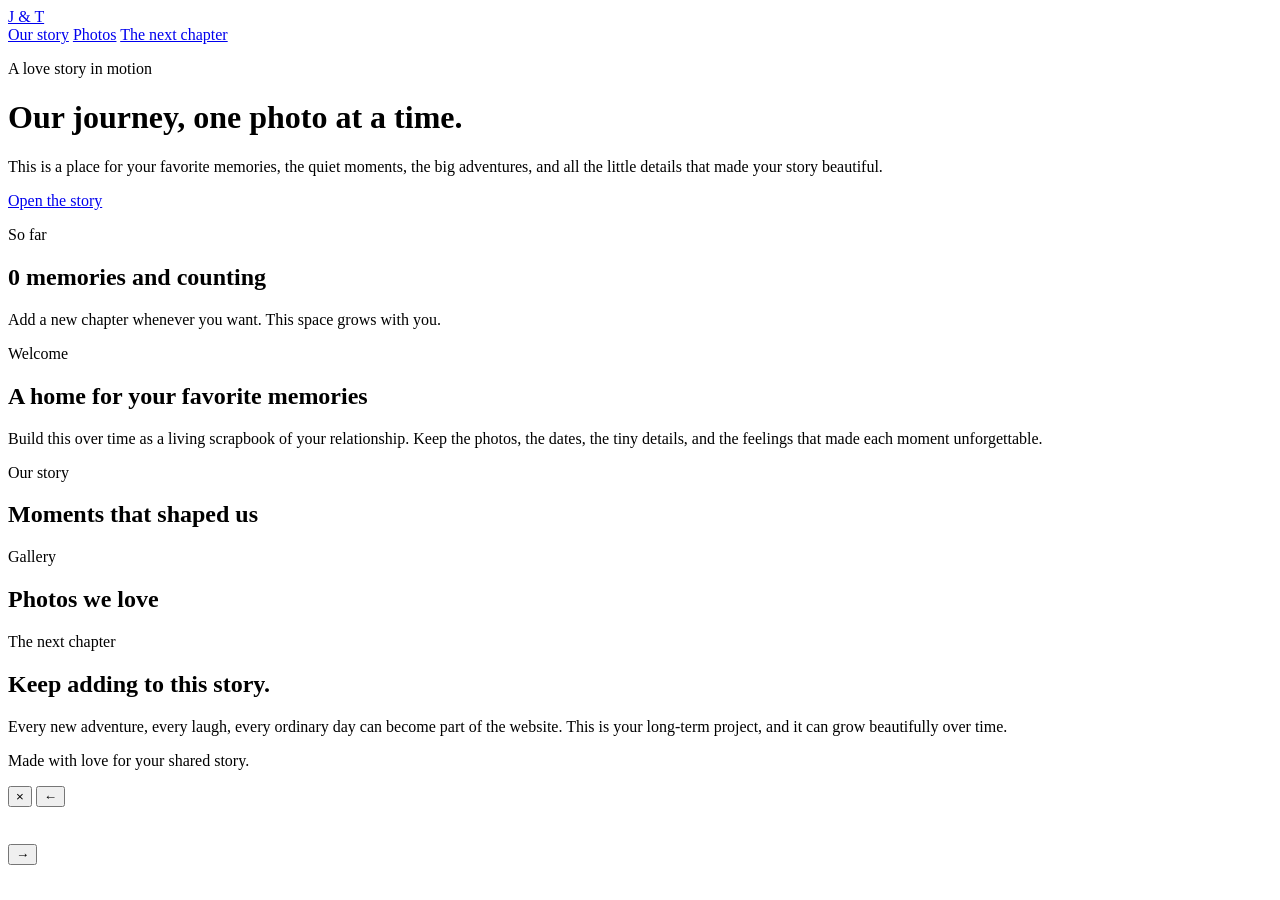
==== index.html @ 6b5150bf "Initial site upload" ====
<!DOCTYPE html>
<html lang="en">
  <head>
    <meta charset="UTF-8" />
    <meta name="viewport" content="width=device-width, initial-scale=1.0" />
    <title>Our Journey | J & T</title>
    <meta
      name="description"
      content="A beautiful space to tell the story of your love through photos, memories, and milestones."
    />
    <link rel="preconnect" href="https://fonts.googleapis.com" />
    <link rel="preconnect" href="https://fonts.gstatic.com" crossorigin />
    <link
      href="https://fonts.googleapis.com/css2?family=Inter:wght@400;500;600;700&family=Playfair+Display:wght@600;700&display=swap"
      rel="stylesheet"
    />
    <link rel="stylesheet" href="styles.css" />
  </head>
  <body>
    <header class="hero" id="top">
      <nav class="topbar">
        <a class="brand" href="#top">J & T</a>
        <div class="nav-links">
          <a href="#memories">Our story</a>
          <a href="#gallery">Photos</a>
          <a href="#future">The next chapter</a>
        </div>
      </nav>

      <div class="hero-content">
        <div class="hero-copy">
          <p class="eyebrow">A love story in motion</p>
          <h1>Our journey, one photo at a time.</h1>
          <p class="hero-text">
            This is a place for your favorite memories, the quiet moments, the big adventures,
            and all the little details that made your story beautiful.
          </p>
          <a class="button" href="#memories">Open the story</a>
        </div>

        <div class="hero-card">
          <p class="hero-card-label">So far</p>
          <h2 id="memoryCount">0 memories and counting</h2>
          <p>
            Add a new chapter whenever you want. This space grows with you.
          </p>
        </div>
      </div>
    </header>

    <main>
      <section class="intro-section reveal">
        <p class="section-tag">Welcome</p>
        <h2>A home for your favorite memories</h2>
        <p>
          Build this over time as a living scrapbook of your relationship. Keep the photos, the dates,
          the tiny details, and the feelings that made each moment unforgettable.
        </p>
      </section>

      <section class="timeline-section reveal" id="memories">
        <div class="section-heading">
          <p class="section-tag">Our story</p>
          <h2>Moments that shaped us</h2>
        </div>
        <div id="timeline" class="timeline"></div>
      </section>

      <section class="gallery-section reveal" id="gallery">
        <div class="section-heading">
          <p class="section-tag">Gallery</p>
          <h2>Photos we love</h2>
        </div>
        <div id="galleryGrid" class="gallery-grid"></div>
      </section>

      <section class="future-section reveal" id="future">
        <div class="future-card">
          <p class="section-tag">The next chapter</p>
          <h2>Keep adding to this story.</h2>
          <p>
            Every new adventure, every laugh, every ordinary day can become part of the website.
            This is your long-term project, and it can grow beautifully over time.
          </p>
        </div>
      </section>
    </main>

    <footer class="footer">
      <p>Made with love for your shared story.</p>
    </footer>

    <div id="photoModal" class="photo-modal" aria-hidden="true">
      <button class="modal-close" id="closeModal" aria-label="Close photo viewer">×</button>
      <button class="modal-nav modal-nav-left" id="prevPhoto" aria-label="Previous photo">←</button>
      <div class="modal-content">
        <img id="modalImage" src="" alt="" />
        <div class="modal-caption">
          <h3 id="modalTitle"></h3>
          <p id="modalLocation"></p>
        </div>
      </div>
      <button class="modal-nav modal-nav-right" id="nextPhoto" aria-label="Next photo">→</button>
    </div>

    <script src="script.js"></script>
  </body>
</html>
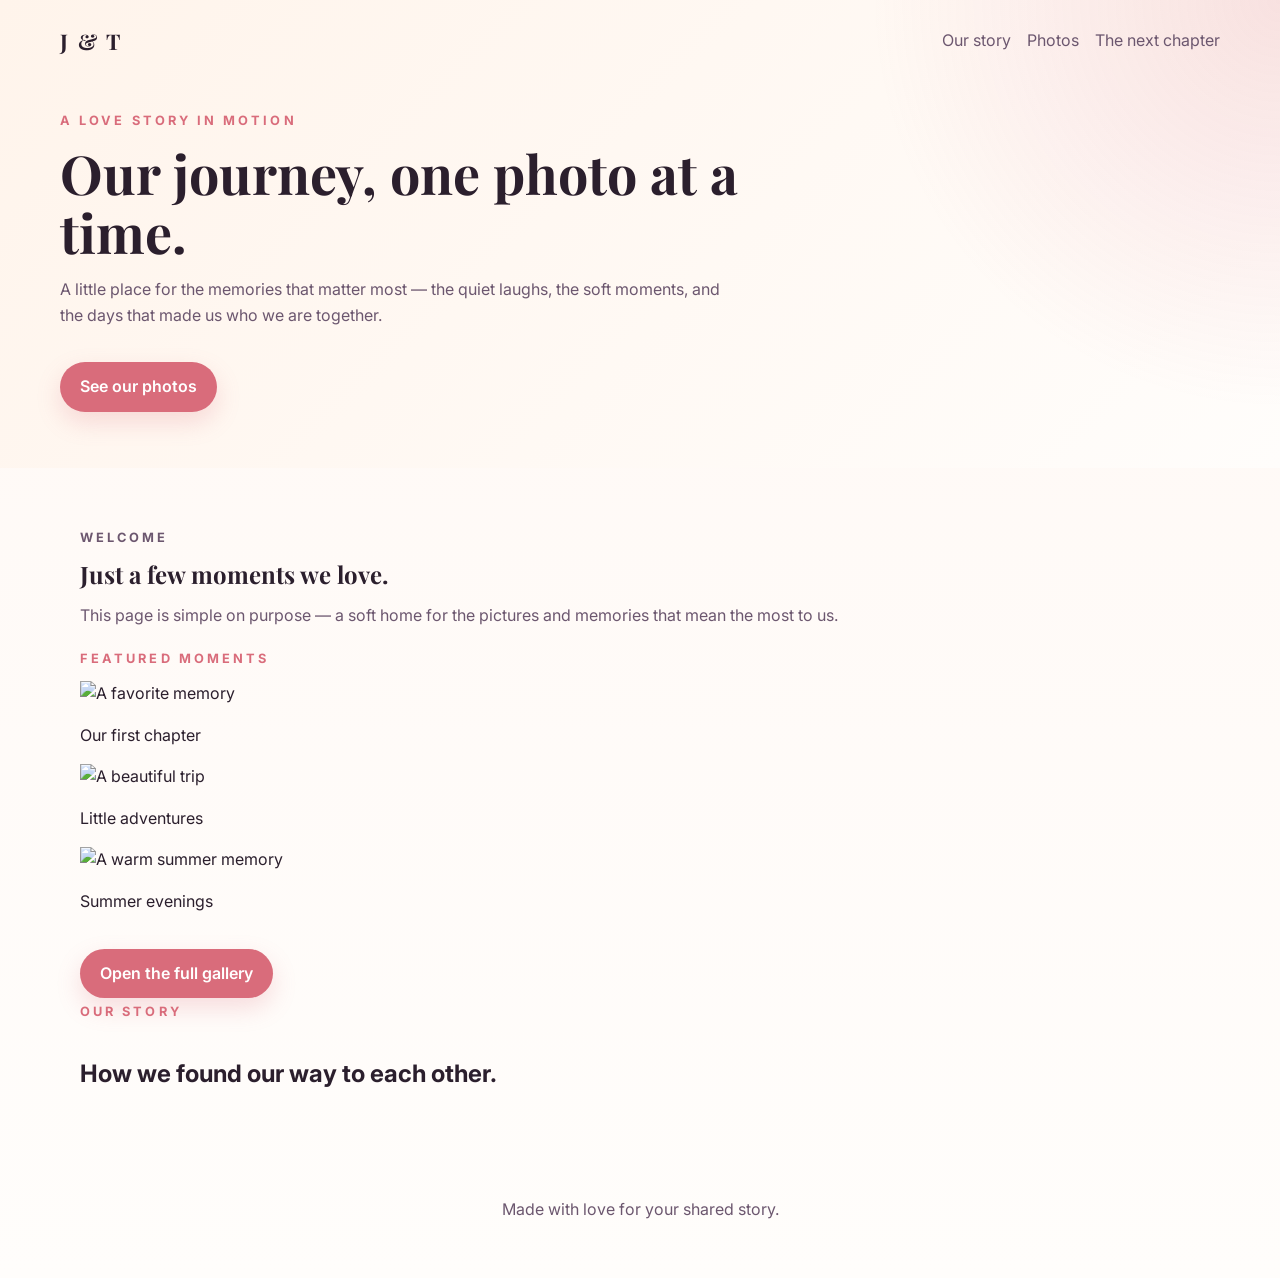
==== commit 05335bb8: "Update homepage story and gallery layout" ====
--- a/index.html
+++ b/index.html
@@ -32,18 +32,10 @@
           <p class="eyebrow">A love story in motion</p>
           <h1>Our journey, one photo at a time.</h1>
           <p class="hero-text">
-            This is a place for your favorite memories, the quiet moments, the big adventures,
-            and all the little details that made your story beautiful.
+            A little place for the memories that matter most — the quiet laughs, the soft moments,
+            and the days that made us who we are together.
           </p>
-          <a class="button" href="#memories">Open the story</a>
-        </div>
-
-        <div class="hero-card">
-          <p class="hero-card-label">So far</p>
-          <h2 id="memoryCount">0 memories and counting</h2>
-          <p>
-            Add a new chapter whenever you want. This space grows with you.
-          </p>
+          <a class="button" href="#gallery">See our photos</a>
         </div>
       </div>
     </header>
@@ -51,37 +43,38 @@
     <main>
       <section class="intro-section reveal">
         <p class="section-tag">Welcome</p>
-        <h2>A home for your favorite memories</h2>
+        <h2>Just a few moments we love.</h2>
         <p>
-          Build this over time as a living scrapbook of your relationship. Keep the photos, the dates,
-          the tiny details, and the feelings that made each moment unforgettable.
+          This page is simple on purpose — a soft home for the pictures and memories that mean the most to us.
         </p>
       </section>
 
-      <section class="timeline-section reveal" id="memories">
-        <div class="section-heading">
-          <p class="section-tag">Our story</p>
-          <h2>Moments that shaped us</h2>
+      <section class="feature-section reveal">
+        <div class="feature-card">
+          <p class="section-tag">Featured moments</p>
+          <div class="feature-photos">
+            <div class="feature-photo-card">
+              <img src="https://images.unsplash.com/photo-1519331379826-f10be5486c6f?auto=format&fit=crop&w=900&q=80" alt="A favorite memory" />
+              <p>Our first chapter</p>
+            </div>
+            <div class="feature-photo-card">
+              <img src="https://images.unsplash.com/photo-1507525428034-b723cf961d3e?auto=format&fit=crop&w=900&q=80" alt="A beautiful trip" />
+              <p>Little adventures</p>
+            </div>
+            <div class="feature-photo-card">
+              <img src="https://images.unsplash.com/photo-1493558103817-58b2924bce98?auto=format&fit=crop&w=900&q=80" alt="A warm summer memory" />
+              <p>Summer evenings</p>
+            </div>
+          </div>
+          <a class="button" href="gallery.html">Open the full gallery</a>
         </div>
-        <div id="timeline" class="timeline"></div>
       </section>
 
-      <section class="gallery-section reveal" id="gallery">
-        <div class="section-heading">
-          <p class="section-tag">Gallery</p>
-          <h2>Photos we love</h2>
-        </div>
-        <div id="galleryGrid" class="gallery-grid"></div>
-      </section>
-
-      <section class="future-section reveal" id="future">
-        <div class="future-card">
-          <p class="section-tag">The next chapter</p>
-          <h2>Keep adding to this story.</h2>
-          <p>
-            Every new adventure, every laugh, every ordinary day can become part of the website.
-            This is your long-term project, and it can grow beautifully over time.
-          </p>
+      <section class="story-section reveal">
+        <div class="story-card">
+          <p class="section-tag">Our story</p>
+          <h2>How we found our way to each other.</h2>
+          <p id="typedStory" class="typed-story"></p>
         </div>
       </section>
     </main>
--- a/styles.css
+++ b/styles.css
@@ -0,0 +1,409 @@
+:root {
+  --bg: #fff8f4;
+  --surface: #ffffff;
+  --surface-strong: #ffe5d9;
+  --text: #2b1f2d;
+  --muted: #6c576f;
+  --accent: #d96c7b;
+  --accent-2: #8b5e7d;
+  --border: rgba(43, 31, 45, 0.1);
+  --shadow: 0 20px 45px rgba(43, 31, 45, 0.08);
+}
+
+* {
+  box-sizing: border-box;
+}
+
+html {
+  scroll-behavior: smooth;
+}
+
+body {
+  margin: 0;
+  font-family: 'Inter', sans-serif;
+  color: var(--text);
+  background: linear-gradient(180deg, var(--bg) 0%, #fffdfb 100%);
+  line-height: 1.6;
+  overflow-x: hidden;
+}
+
+img {
+  max-width: 100%;
+  height: auto;
+}
+
+a {
+  color: inherit;
+  text-decoration: none;
+}
+
+.hero {
+  padding: 24px 20px 56px;
+  background: radial-gradient(circle at top right, rgba(217, 108, 123, 0.18), transparent 30%),
+    linear-gradient(135deg, #fff4eb 0%, #fffdfb 100%);
+}
+
+.topbar,
+.hero-content,
+main,
+.footer {
+  width: min(100%, 1160px);
+  margin-inline: auto;
+}
+
+.topbar {
+  display: flex;
+  justify-content: space-between;
+  align-items: center;
+  gap: 16px;
+  margin-bottom: 48px;
+}
+
+.brand {
+  font-family: 'Playfair Display', serif;
+  font-size: 1.35rem;
+  font-weight: 700;
+  letter-spacing: 0.12em;
+  text-transform: uppercase;
+}
+
+.nav-links {
+  display: flex;
+  flex-wrap: wrap;
+  gap: 16px;
+  color: var(--muted);
+}
+
+.hero-content {
+  display: grid;
+  gap: 24px;
+  grid-template-columns: minmax(0, 1.2fr) minmax(280px, 0.8fr);
+  align-items: center;
+}
+
+.eyebrow,
+.section-tag {
+  display: inline-block;
+  margin: 0 0 12px;
+  text-transform: uppercase;
+  letter-spacing: 0.24em;
+  font-size: 0.8rem;
+  font-weight: 700;
+  color: var(--accent);
+}
+
+.hero h1,
+.intro-section h2,
+.section-heading h2,
+.future-card h2 {
+  font-family: 'Playfair Display', serif;
+  line-height: 1.1;
+  margin: 0 0 16px;
+}
+
+.hero h1 {
+  font-size: clamp(2.2rem, 4.2vw, 4.2rem);
+}
+
+.hero-text,
+.intro-section p,
+.future-card p,
+.timeline-copy p,
+.gallery-card p {
+  color: var(--muted);
+}
+
+.button {
+  display: inline-block;
+  margin-top: 18px;
+  padding: 12px 20px;
+  background: var(--accent);
+  color: white;
+  border-radius: 999px;
+  font-weight: 600;
+  box-shadow: 0 10px 25px rgba(217, 108, 123, 0.22);
+}
+
+.hero-card {
+  background: var(--surface);
+  border: 1px solid var(--border);
+  border-radius: 24px;
+  padding: 24px;
+  box-shadow: var(--shadow);
+}
+
+.hero-card-label {
+  font-size: 0.85rem;
+  text-transform: uppercase;
+  letter-spacing: 0.2em;
+  color: var(--accent-2);
+  margin-bottom: 12px;
+}
+
+.hero-card h2 {
+  font-size: 1.3rem;
+  margin: 0 0 8px;
+}
+
+.reveal {
+  opacity: 0;
+  transform: translateY(24px);
+  transition: opacity 0.7s ease, transform 0.7s ease;
+}
+
+.reveal.visible {
+  opacity: 1;
+  transform: translateY(0);
+}
+
+main {
+  padding: 0 20px 48px;
+}
+
+.intro-section,
+.timeline-section,
+.gallery-section,
+.future-section {
+  margin-top: 56px;
+}
+
+.section-heading {
+  margin-bottom: 24px;
+}
+
+.timeline {
+  display: grid;
+  gap: 16px;
+}
+
+.timeline-card {
+  display: grid;
+  grid-template-columns: 56px 1fr;
+  gap: 16px;
+  padding: 18px 20px;
+  background: var(--surface);
+  border: 1px solid var(--border);
+  border-radius: 20px;
+  box-shadow: var(--shadow);
+}
+
+.timeline-marker {
+  display: grid;
+  place-items: center;
+  width: 56px;
+  height: 56px;
+  border-radius: 50%;
+  background: linear-gradient(135deg, var(--accent), var(--accent-2));
+  color: white;
+  font-weight: 700;
+  flex-shrink: 0;
+}
+
+.timeline-year {
+  margin: 0 0 4px;
+  font-weight: 700;
+  color: var(--accent);
+}
+
+.timeline-copy h3 {
+  margin: 0 0 6px;
+  font-size: 1.05rem;
+}
+
+.gallery-grid {
+  display: grid;
+  grid-template-columns: repeat(3, minmax(0, 1fr));
+  gap: 20px;
+}
+
+.gallery-card {
+  background: var(--surface);
+  border: 1px solid var(--border);
+  border-radius: 24px;
+  overflow: hidden;
+  box-shadow: var(--shadow);
+  cursor: pointer;
+  transition: transform 0.25s ease, box-shadow 0.25s ease;
+}
+
+.gallery-card:hover,
+.gallery-card:focus-visible {
+  transform: translateY(-4px);
+  box-shadow: 0 24px 45px rgba(43, 31, 45, 0.14);
+  outline: none;
+}
+
+.gallery-card img {
+  width: 100%;
+  aspect-ratio: 4 / 3;
+  object-fit: cover;
+  display: block;
+}
+
+.gallery-card-content {
+  padding: 16px 18px 18px;
+}
+
+.gallery-card h3 {
+  margin: 0 0 8px;
+}
+
+.future-card {
+  background: linear-gradient(135deg, rgba(217, 108, 123, 0.12), rgba(139, 94, 125, 0.12));
+  border: 1px solid var(--border);
+  border-radius: 24px;
+  padding: 28px;
+}
+
+.footer {
+  text-align: center;
+  padding: 20px 20px 40px;
+  color: var(--muted);
+}
+
+.photo-modal {
+  position: fixed;
+  inset: 0;
+  background: rgba(10, 8, 12, 0.9);
+  display: none;
+  align-items: center;
+  justify-content: center;
+  padding: 20px;
+  z-index: 1000;
+}
+
+.photo-modal.open {
+  display: flex;
+}
+
+.modal-content {
+  width: min(100%, 900px);
+  display: grid;
+  gap: 12px;
+}
+
+#modalImage {
+  width: 100%;
+  max-height: 78vh;
+  object-fit: cover;
+  border-radius: 24px;
+  box-shadow: 0 24px 60px rgba(0, 0, 0, 0.28);
+}
+
+.modal-caption {
+  color: white;
+  padding: 0 6px;
+}
+
+.modal-caption h3 {
+  margin: 0 0 4px;
+  font-size: 1.2rem;
+}
+
+.modal-caption p {
+  margin: 0;
+  color: rgba(255, 255, 255, 0.8);
+}
+
+.modal-close,
+.modal-nav {
+  position: absolute;
+  border: none;
+  background: rgba(255, 255, 255, 0.16);
+  color: white;
+  width: 46px;
+  height: 46px;
+  border-radius: 50%;
+  cursor: pointer;
+  font-size: 1.2rem;
+}
+
+.modal-close {
+  top: 20px;
+  right: 20px;
+}
+
+.modal-nav {
+  top: 50%;
+  transform: translateY(-50%);
+}
+
+.modal-nav-left {
+  left: 20px;
+}
+
+.modal-nav-right {
+  right: 20px;
+}
+
+@media (max-width: 900px) {
+  .hero-content {
+    grid-template-columns: 1fr;
+  }
+
+  .hero-card {
+    max-width: 480px;
+  }
+
+  .gallery-grid {
+    grid-template-columns: 1fr 1fr;
+  }
+}
+
+@media (max-width: 640px) {
+  .hero {
+    padding-inline: 16px;
+  }
+
+  .topbar {
+    flex-direction: column;
+    align-items: flex-start;
+    gap: 12px;
+  }
+
+  .nav-links {
+    gap: 10px 14px;
+  }
+
+  main {
+    padding-inline: 16px;
+  }
+
+  .gallery-grid {
+    grid-template-columns: 1fr;
+  }
+
+  .timeline-card {
+    grid-template-columns: 1fr;
+  }
+
+  .timeline-marker {
+    width: 44px;
+    height: 44px;
+  }
+
+  .button {
+    width: 100%;
+    text-align: center;
+  }
+
+  .modal-nav {
+    width: 40px;
+    height: 40px;
+  }
+}
+
+@media (max-width: 480px) {
+  .hero h1 {
+    font-size: 2rem;
+  }
+
+  .hero-card,
+  .future-card {
+    padding: 20px;
+  }
+
+  .gallery-card-content {
+    padding: 14px 16px 16px;
+  }
+}
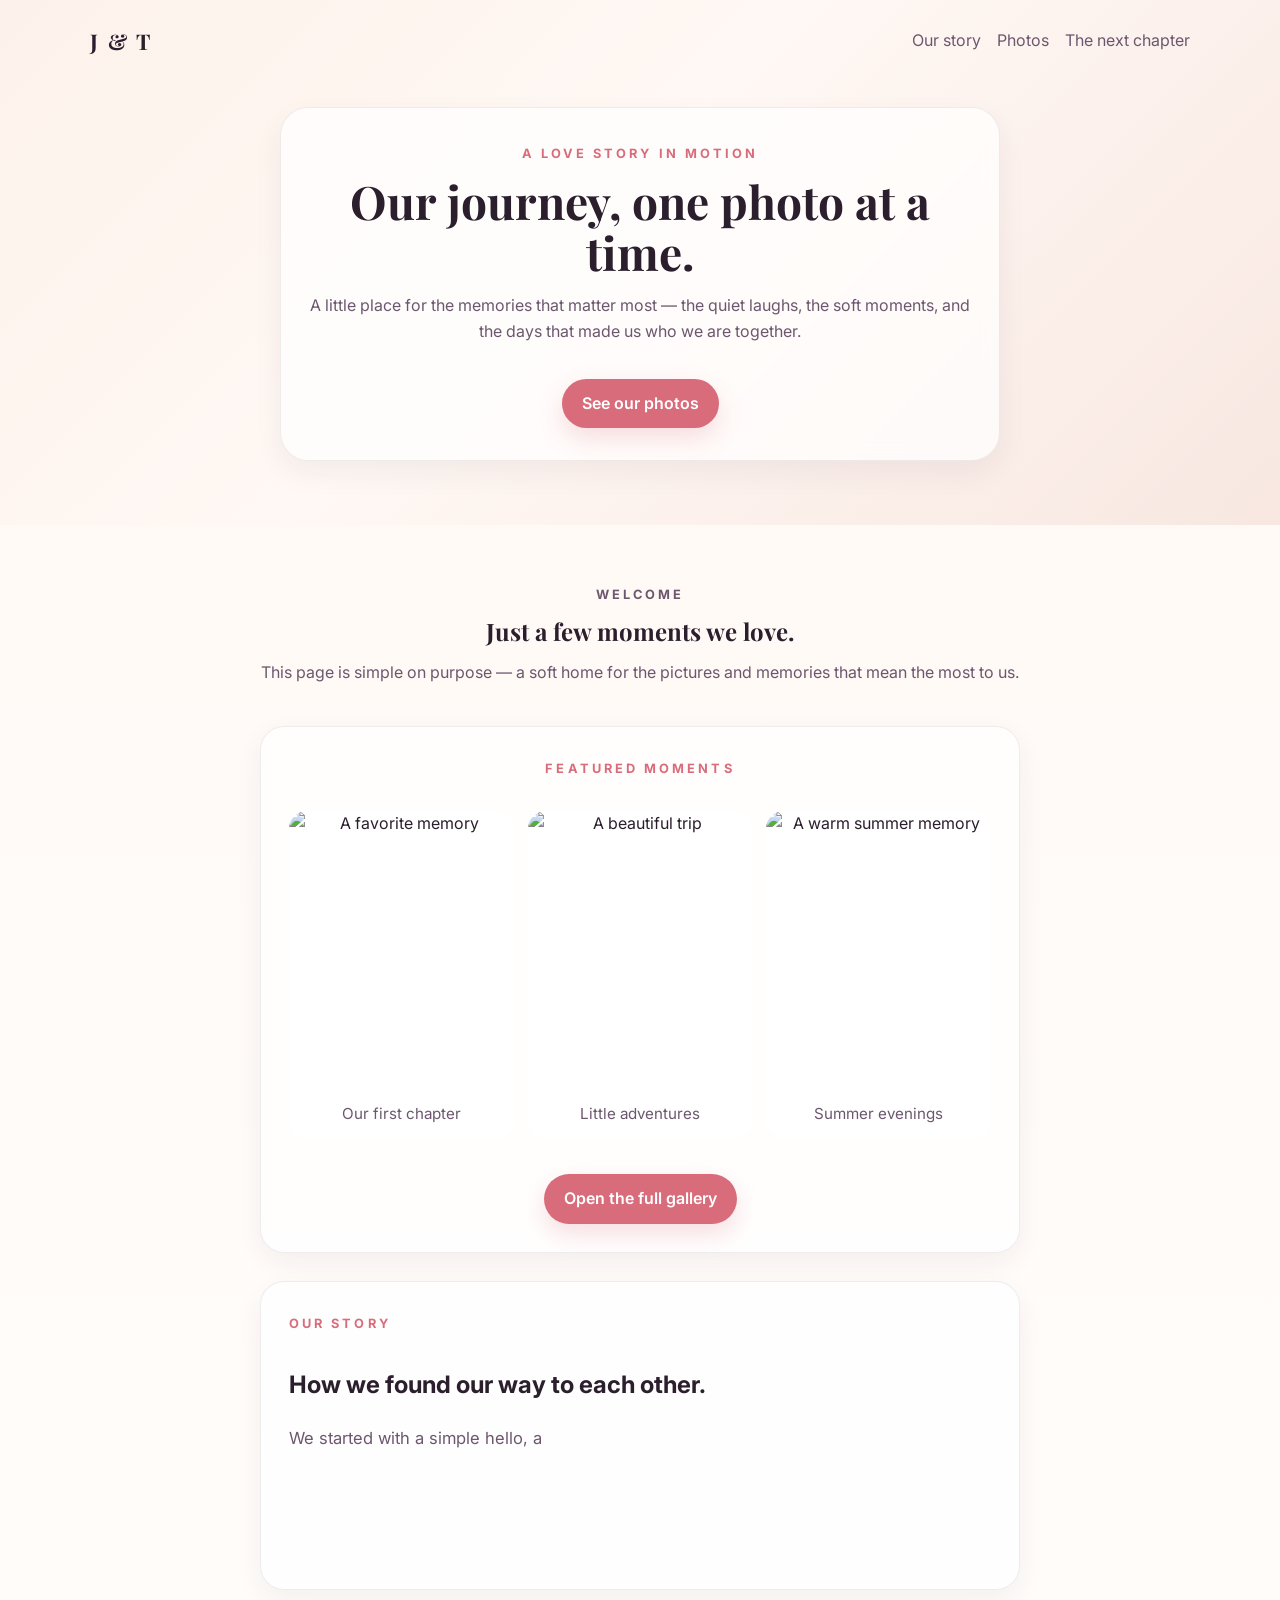
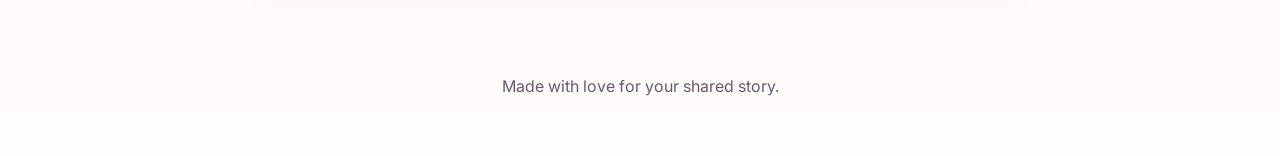
==== commit 2cfb24da: "Update website" ====
--- a/index.html
+++ b/index.html
@@ -35,7 +35,7 @@
             A little place for the memories that matter most — the quiet laughs, the soft moments,
             and the days that made us who we are together.
           </p>
-          <a class="button" href="#gallery">See our photos</a>
+          <a class="button" href="gallery.html">See our photos</a>
         </div>
       </div>
     </header>
--- a/styles.css
+++ b/styles.css
@@ -38,16 +38,21 @@
 }
 
 .hero {
-  padding: 24px 20px 56px;
-  background: radial-gradient(circle at top right, rgba(217, 108, 123, 0.18), transparent 30%),
-    linear-gradient(135deg, #fff4eb 0%, #fffdfb 100%);
+  padding: 24px 20px 64px;
+  background: linear-gradient(135deg, #fdf2eb 0%, #fff8f4 45%, #f8e7e1 100%);
+}
+
+.gallery-header {
+  padding: 24px 20px 36px;
+  background: linear-gradient(135deg, #fdf2eb 0%, #fff8f4 45%, #f8e7e1 100%);
 }
 
 .topbar,
 .hero-content,
 main,
-.footer {
-  width: min(100%, 1160px);
+.footer,
+.gallery-hero {
+  width: min(100%, 1100px);
   margin-inline: auto;
 }
 
@@ -75,10 +80,21 @@
 }
 
 .hero-content {
-  display: grid;
-  gap: 24px;
-  grid-template-columns: minmax(0, 1.2fr) minmax(280px, 0.8fr);
+  display: flex;
+  justify-content: center;
   align-items: center;
+  min-height: 320px;
+}
+
+.hero-copy {
+  max-width: 720px;
+  text-align: center;
+  padding: 32px 24px;
+  background: rgba(255, 255, 255, 0.7);
+  border: 1px solid rgba(43, 31, 45, 0.08);
+  border-radius: 28px;
+  backdrop-filter: blur(8px);
+  box-shadow: 0 12px 30px rgba(43, 31, 45, 0.06);
 }
 
 .eyebrow,
@@ -102,7 +118,7 @@
 }
 
 .hero h1 {
-  font-size: clamp(2.2rem, 4.2vw, 4.2rem);
+  font-size: clamp(2rem, 3.6vw, 3.1rem);
 }
 
 .hero-text,
@@ -124,27 +140,6 @@
   box-shadow: 0 10px 25px rgba(217, 108, 123, 0.22);
 }
 
-.hero-card {
-  background: var(--surface);
-  border: 1px solid var(--border);
-  border-radius: 24px;
-  padding: 24px;
-  box-shadow: var(--shadow);
-}
-
-.hero-card-label {
-  font-size: 0.85rem;
-  text-transform: uppercase;
-  letter-spacing: 0.2em;
-  color: var(--accent-2);
-  margin-bottom: 12px;
-}
-
-.hero-card h2 {
-  font-size: 1.3rem;
-  margin: 0 0 8px;
-}
-
 .reveal {
   opacity: 0;
   transform: translateY(24px);
@@ -160,10 +155,78 @@
   padding: 0 20px 48px;
 }
 
+.intro-section {
+  text-align: center;
+  max-width: 760px;
+  margin-inline: auto;
+}
+
+.feature-section {
+  margin-top: 40px;
+}
+
+.feature-card,
+.story-card {
+  background: rgba(255, 255, 255, 0.74);
+  border: 1px solid rgba(43, 31, 45, 0.08);
+  border-radius: 24px;
+  padding: 28px;
+  box-shadow: 0 10px 28px rgba(43, 31, 45, 0.06);
+  text-align: center;
+  max-width: 760px;
+  margin-inline: auto;
+}
+
+.feature-photos {
+  display: grid;
+  grid-template-columns: repeat(3, minmax(0, 1fr));
+  gap: 14px;
+  margin: 20px 0 18px;
+}
+
+.feature-photo-card {
+  overflow: hidden;
+  border-radius: 18px;
+  background: var(--surface);
+}
+
+.feature-photo-card img {
+  width: 100%;
+  aspect-ratio: 4 / 5;
+  object-fit: cover;
+  display: block;
+}
+
+.feature-photo-card p {
+  margin: 0;
+  padding: 10px 8px 12px;
+  color: var(--muted);
+  font-size: 0.95rem;
+}
+
+.story-section {
+  margin-top: 28px;
+}
+
+.story-card {
+  text-align: left;
+}
+
+.typed-story {
+  font-size: 1.04rem;
+  line-height: 1.8;
+  color: var(--muted);
+  min-height: 120px;
+}
+
+.gallery-hero {
+  max-width: 760px;
+  padding: 28px 0 8px;
+  text-align: center;
+}
+
 .intro-section,
-.timeline-section,
-.gallery-section,
-.future-section {
+.gallery-section {
   margin-top: 56px;
 }
 
@@ -213,15 +276,21 @@
 .gallery-grid {
   display: grid;
   grid-template-columns: repeat(3, minmax(0, 1fr));
-  gap: 20px;
+  gap: 18px;
+}
+
+.gallery-hero h1 {
+  font-family: 'Playfair Display', serif;
+  font-size: clamp(2rem, 3.6vw, 2.8rem);
+  margin: 0 0 12px;
 }
 
 .gallery-card {
   background: var(--surface);
   border: 1px solid var(--border);
-  border-radius: 24px;
+  border-radius: 22px;
   overflow: hidden;
-  box-shadow: var(--shadow);
+  box-shadow: 0 16px 35px rgba(43, 31, 45, 0.06);
   cursor: pointer;
   transition: transform 0.25s ease, box-shadow 0.25s ease;
 }
@@ -338,11 +407,11 @@
 
 @media (max-width: 900px) {
   .hero-content {
+    min-height: 280px;
+  }
+
+  .feature-photos {
     grid-template-columns: 1fr;
-  }
-
-  .hero-card {
-    max-width: 480px;
   }
 
   .gallery-grid {
@@ -353,6 +422,10 @@
 @media (max-width: 640px) {
   .hero {
     padding-inline: 16px;
+  }
+
+  .hero-copy {
+    padding: 24px 18px;
   }
 
   .topbar {
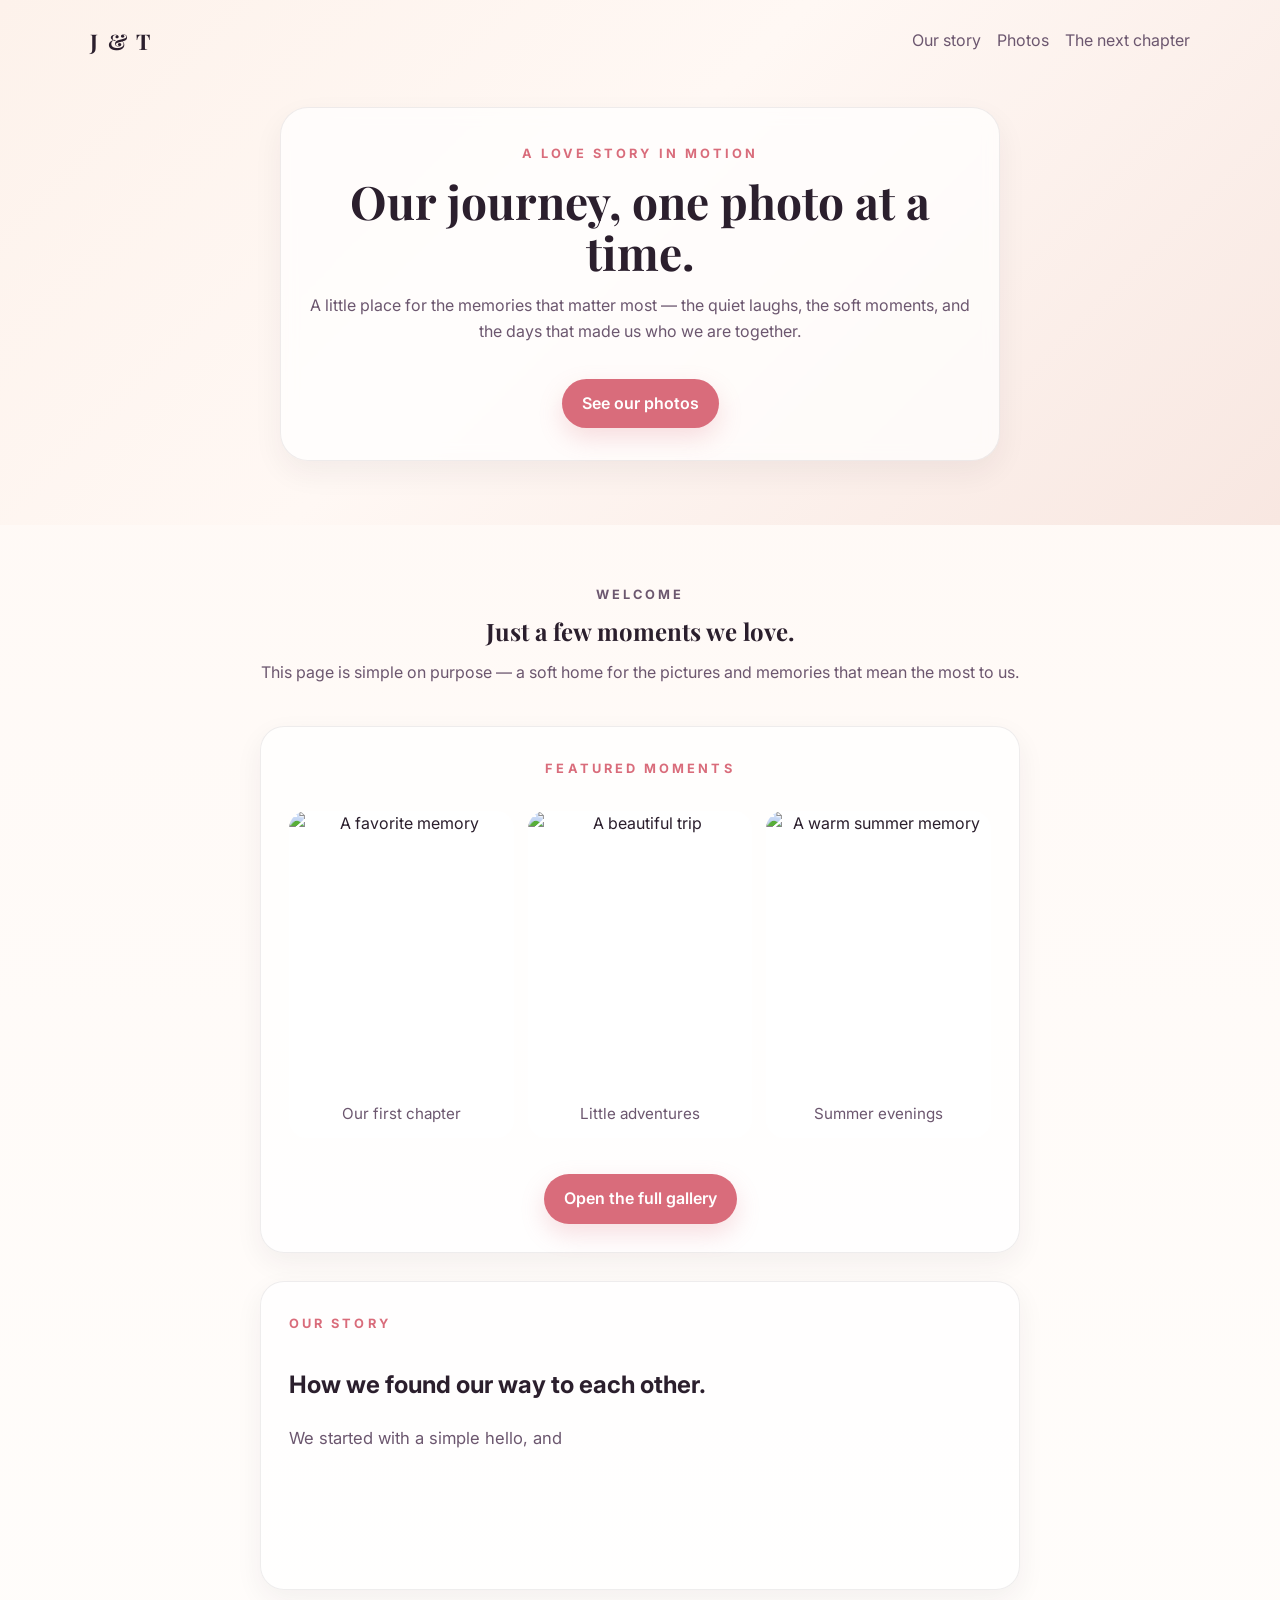
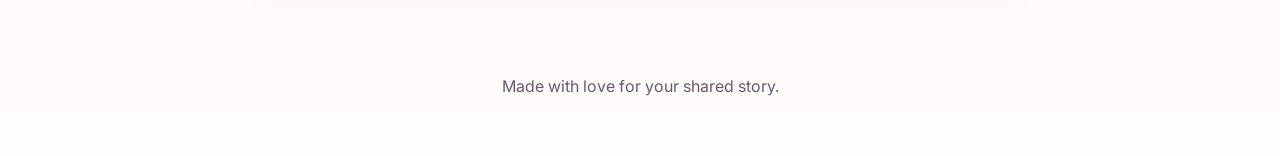
==== commit c60a0367: "Update website" ====
--- a/index.html
+++ b/index.html
@@ -10,6 +10,7 @@
     />
     <link rel="preconnect" href="https://fonts.googleapis.com" />
     <link rel="preconnect" href="https://fonts.gstatic.com" crossorigin />
+    <link rel="icon" href="favicon.svg" type="image/svg+xml" />
     <link
       href="https://fonts.googleapis.com/css2?family=Inter:wght@400;500;600;700&family=Playfair+Display:wght@600;700&display=swap"
       rel="stylesheet"
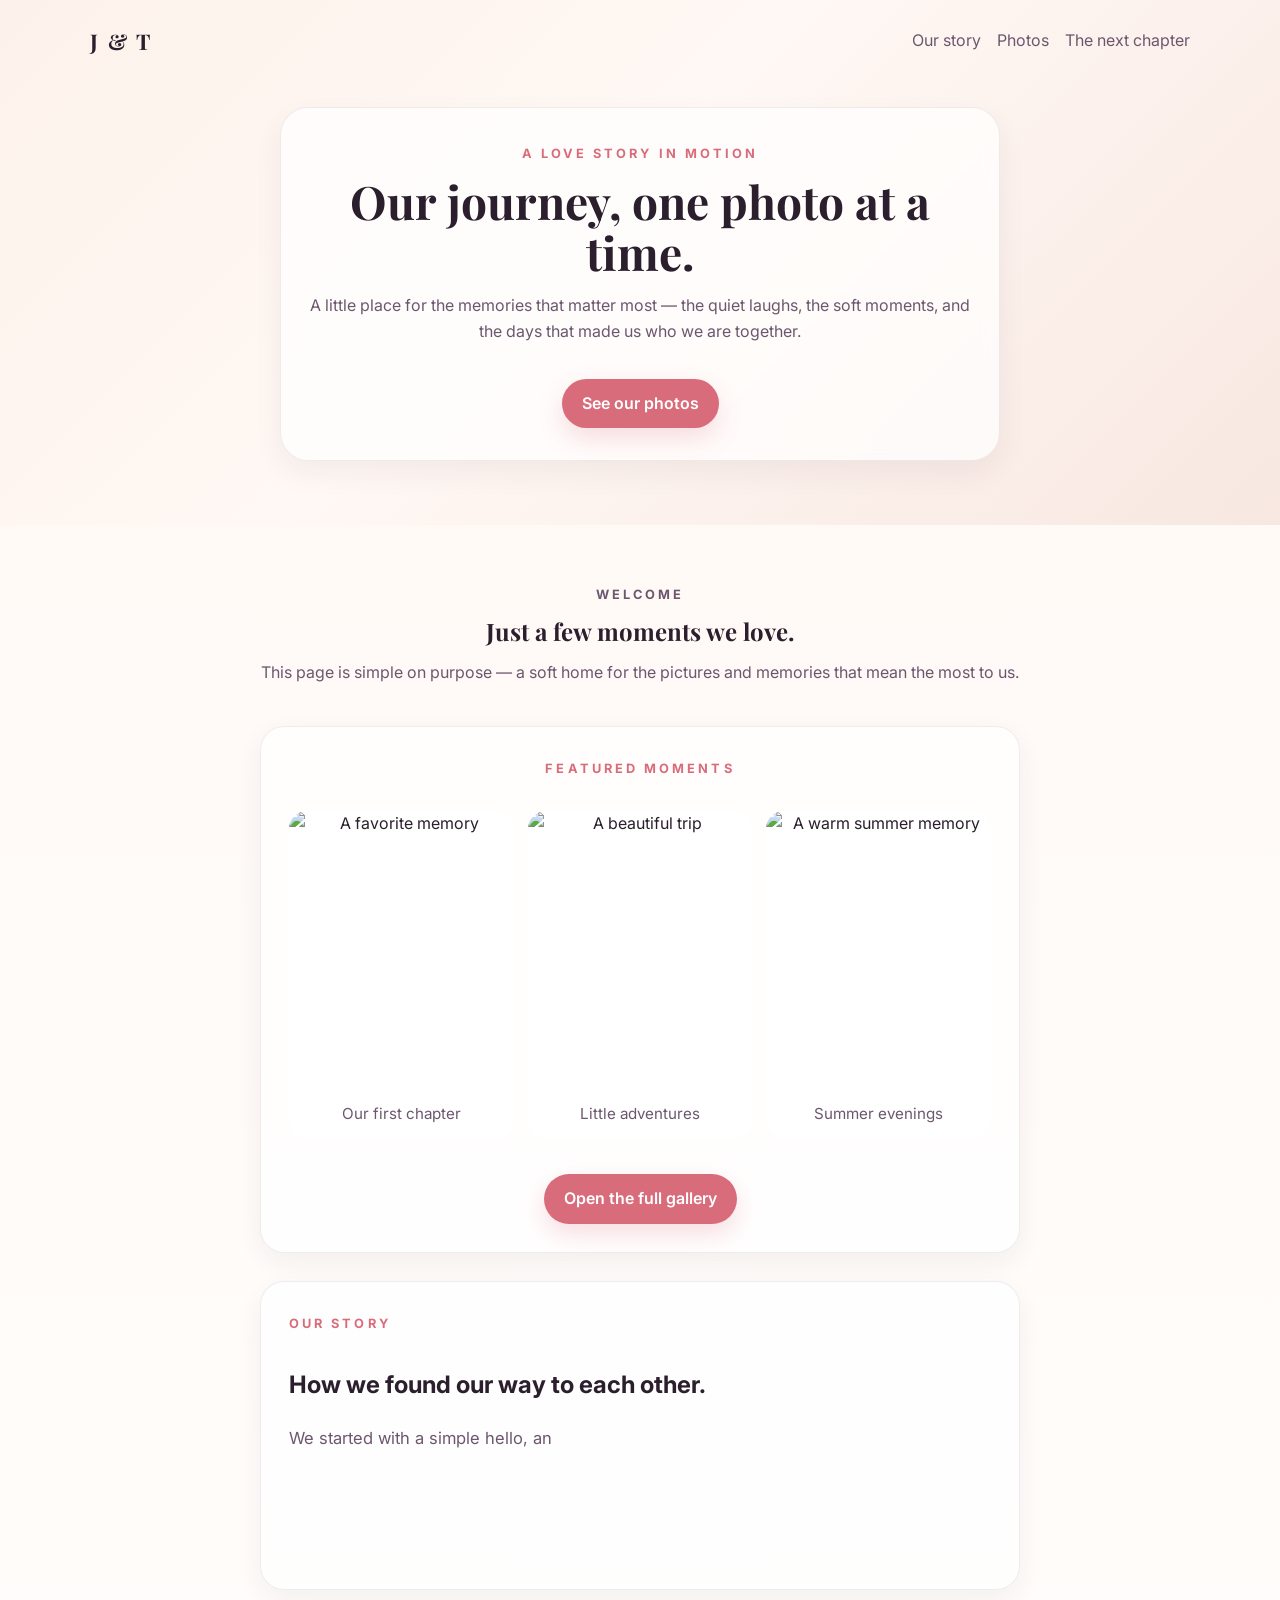
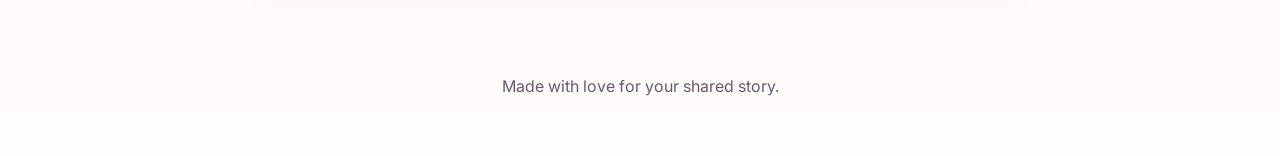
==== commit 371d46df: "Update favicon with photo" ====
--- a/index.html
+++ b/index.html
@@ -10,7 +10,7 @@
     />
     <link rel="preconnect" href="https://fonts.googleapis.com" />
     <link rel="preconnect" href="https://fonts.gstatic.com" crossorigin />
-    <link rel="icon" href="favicon.svg" type="image/svg+xml" />
+    <link rel="icon" href="favicon.PNG" />
     <link
       href="https://fonts.googleapis.com/css2?family=Inter:wght@400;500;600;700&family=Playfair+Display:wght@600;700&display=swap"
       rel="stylesheet"
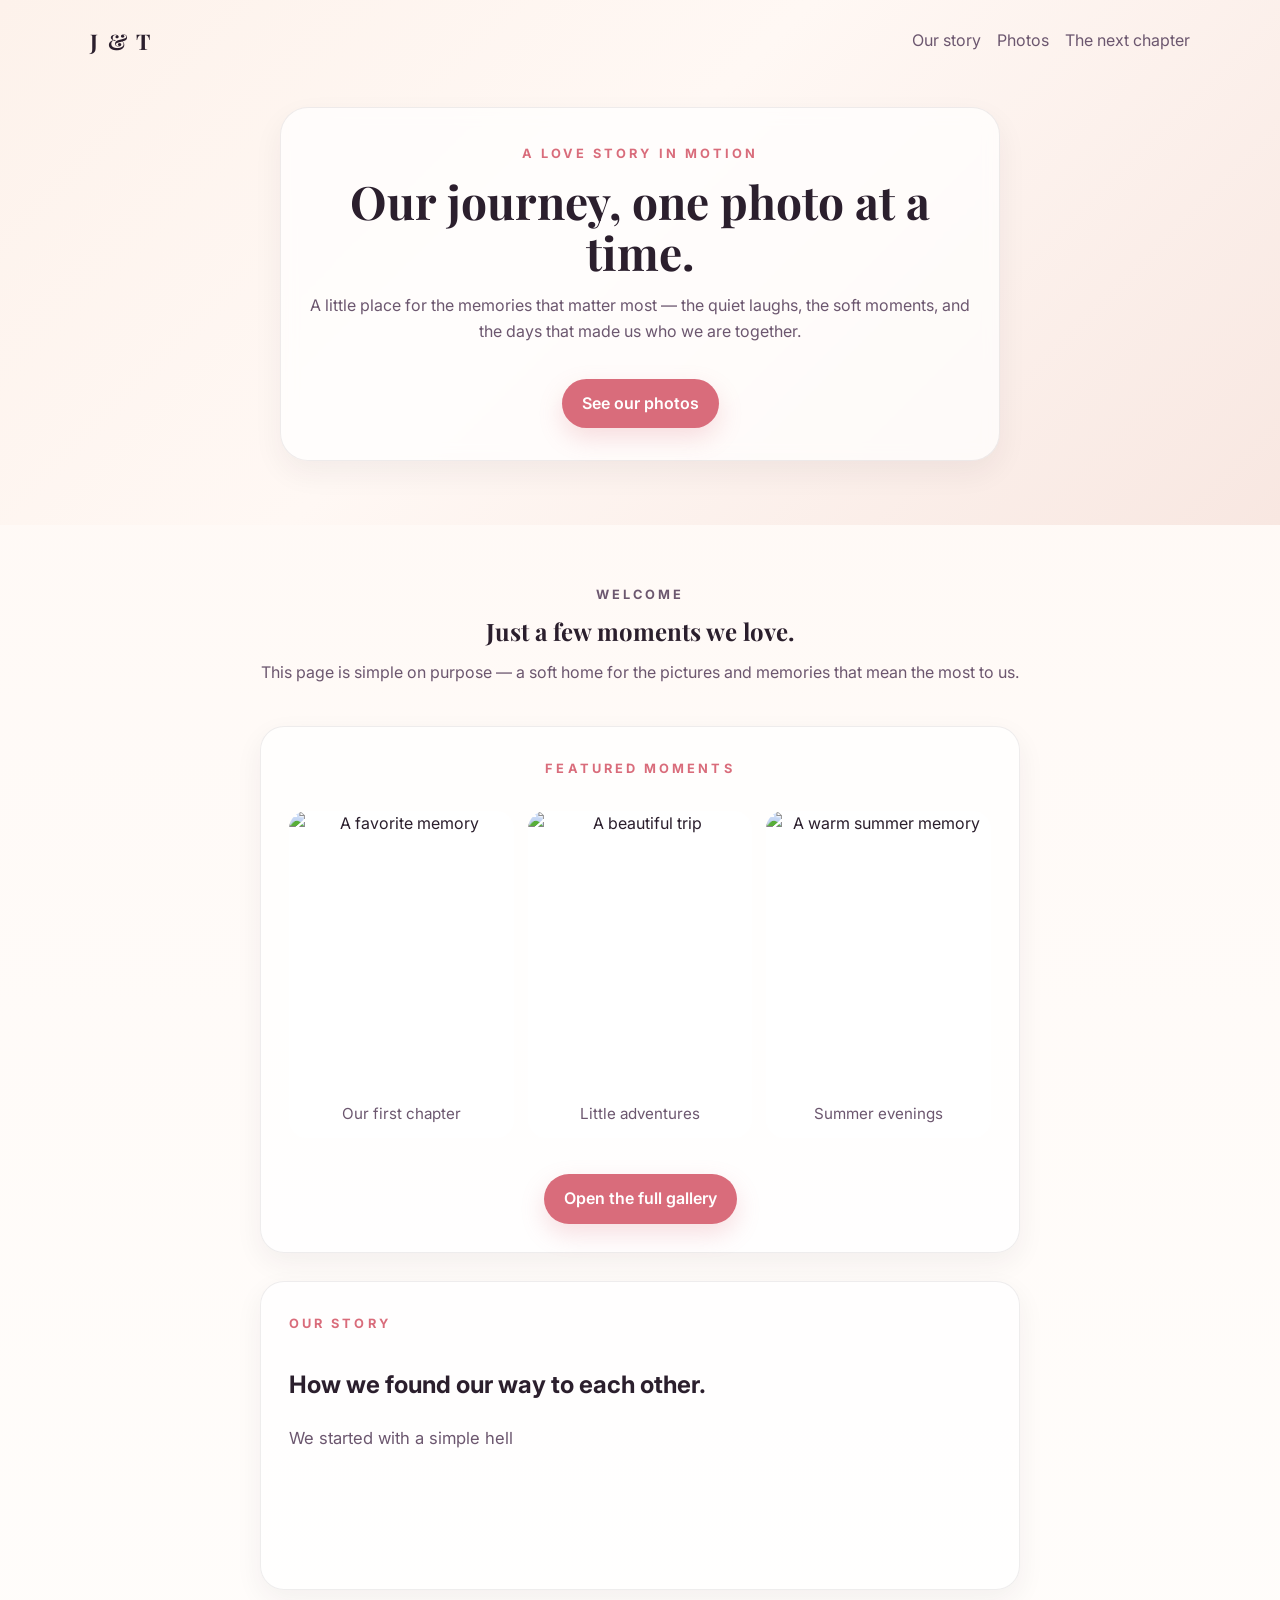
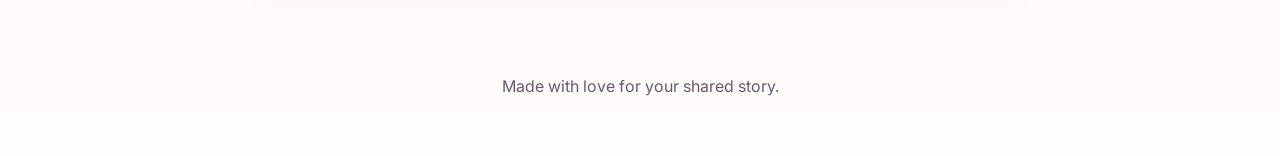
==== commit a515d5b6: "Update website" ====
--- a/index.html
+++ b/index.html
@@ -23,7 +23,7 @@
         <a class="brand" href="#top">J & T</a>
         <div class="nav-links">
           <a href="#memories">Our story</a>
-          <a href="#gallery">Photos</a>
+          <a href="gallery.html">Photos</a>
           <a href="#future">The next chapter</a>
         </div>
       </nav>
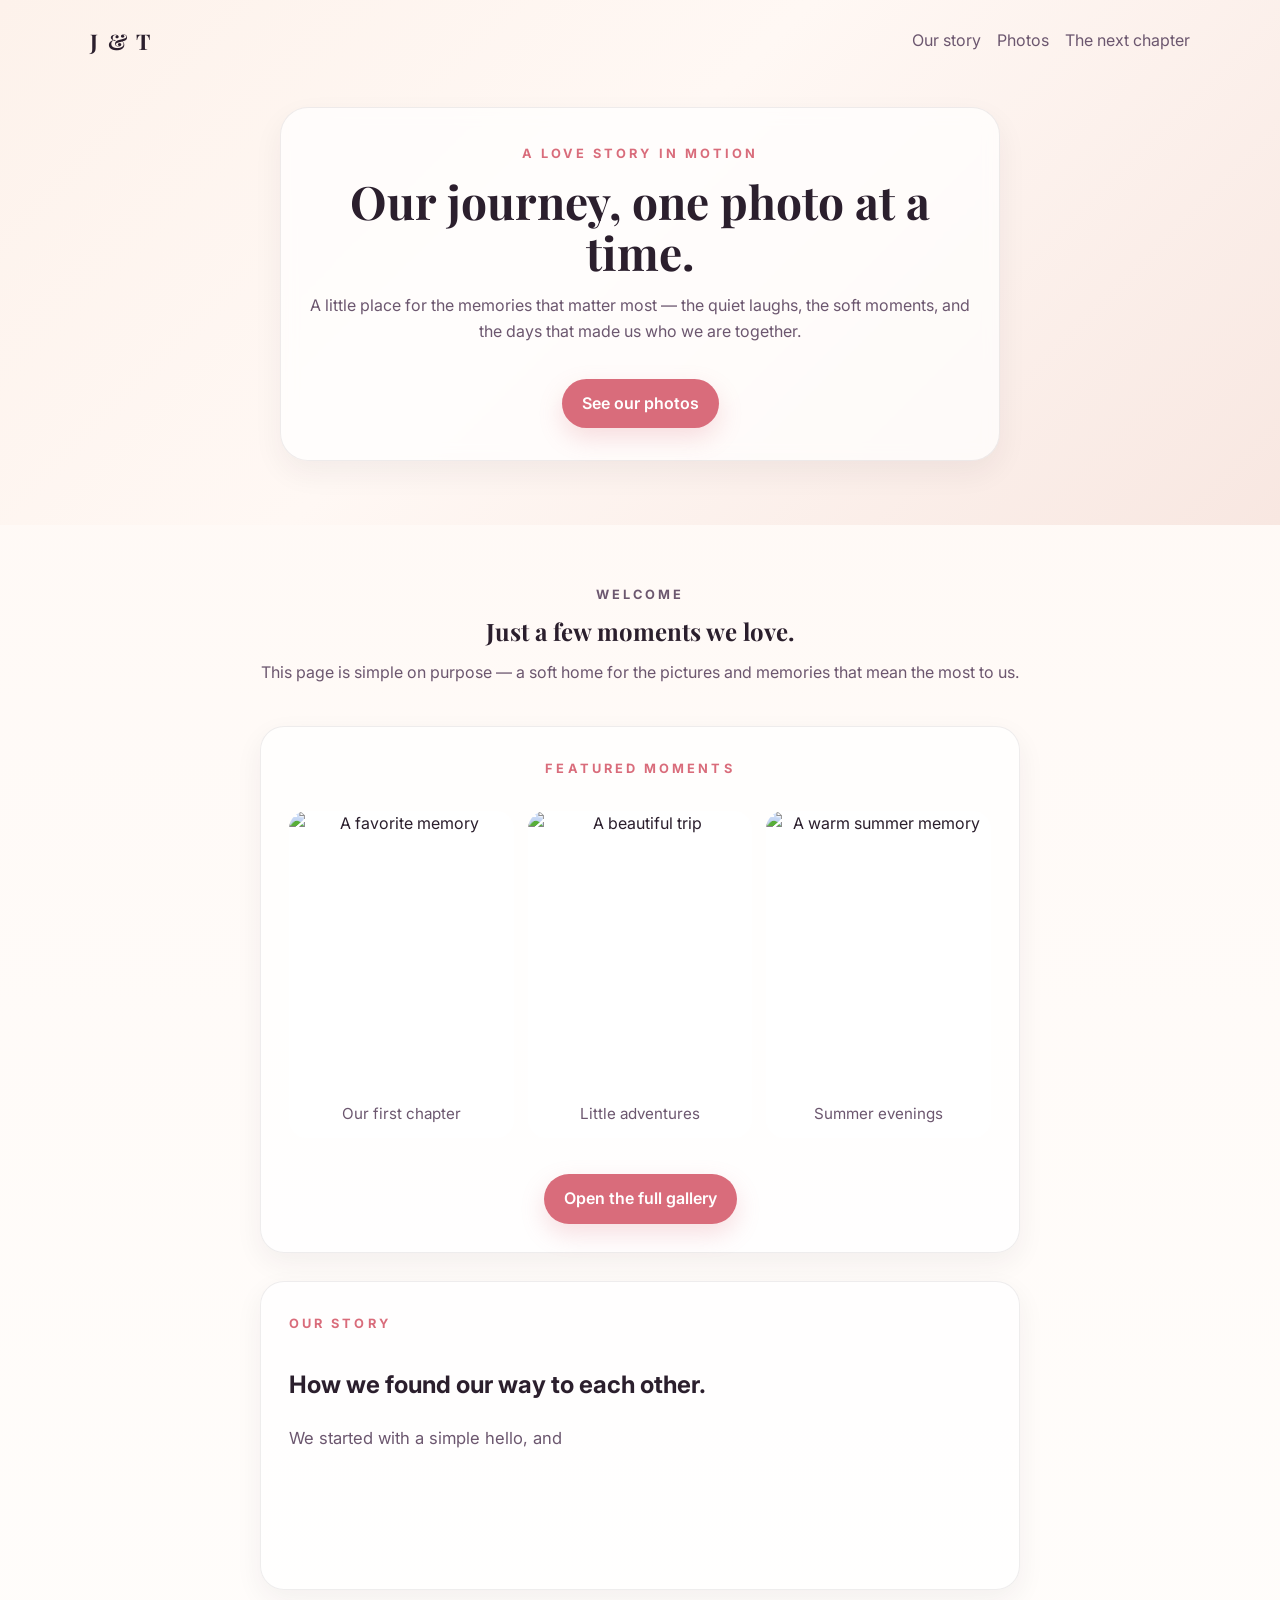
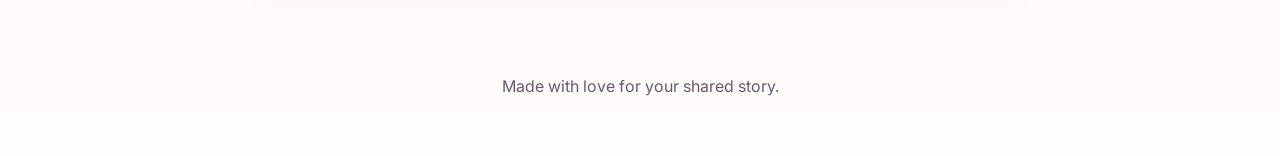
==== commit e141f992: "Add memories and future pages with navigation updates" ====
--- a/index.html
+++ b/index.html
@@ -22,9 +22,9 @@
       <nav class="topbar">
         <a class="brand" href="#top">J & T</a>
         <div class="nav-links">
-          <a href="#memories">Our story</a>
+          <a href="memories.html">Our story</a>
           <a href="gallery.html">Photos</a>
-          <a href="#future">The next chapter</a>
+          <a href="future.html">The next chapter</a>
         </div>
       </nav>
 
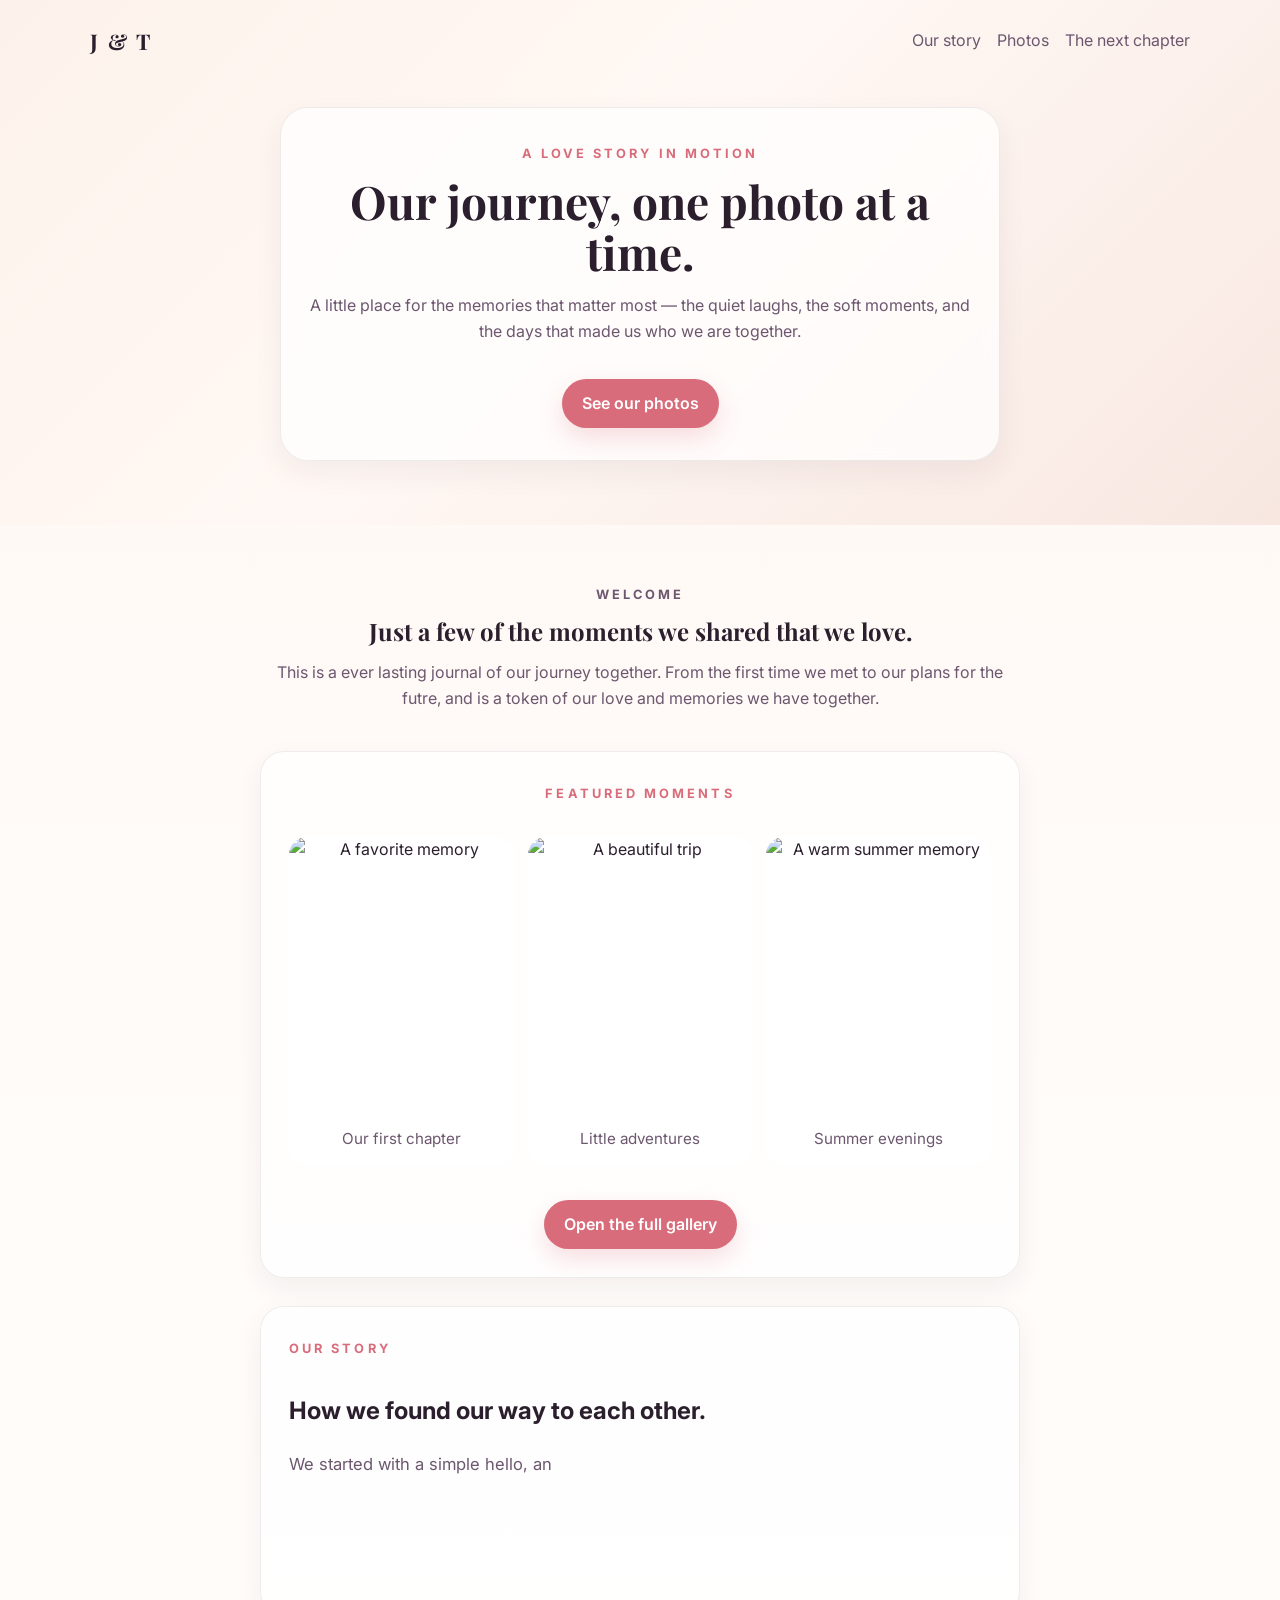
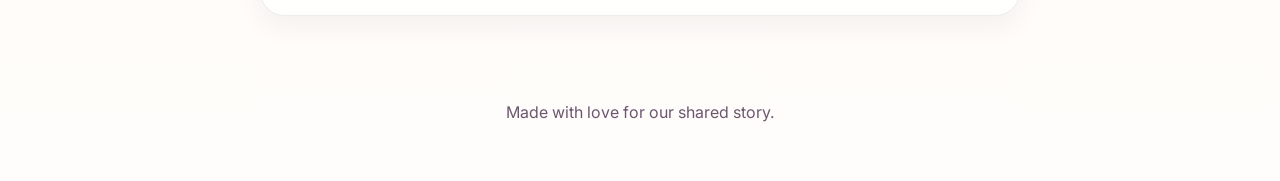
==== commit 3dc09547: "Update website" ====
--- a/index.html
+++ b/index.html
@@ -6,7 +6,7 @@
     <title>Our Journey | J & T</title>
     <meta
       name="description"
-      content="A beautiful space to tell the story of your love through photos, memories, and milestones."
+      content="A beautiful space to tell the story of our love through photos, memories, and milestones."
     />
     <link rel="preconnect" href="https://fonts.googleapis.com" />
     <link rel="preconnect" href="https://fonts.gstatic.com" crossorigin />
@@ -44,9 +44,9 @@
     <main>
       <section class="intro-section reveal">
         <p class="section-tag">Welcome</p>
-        <h2>Just a few moments we love.</h2>
+        <h2>Just a few of the moments we shared that we love.</h2>
         <p>
-          This page is simple on purpose — a soft home for the pictures and memories that mean the most to us.
+          This is a ever lasting journal of our journey together. From the first time we met to our plans for the futre, and is a token of our love and memories we have together.
         </p>
       </section>
 
@@ -81,7 +81,7 @@
     </main>
 
     <footer class="footer">
-      <p>Made with love for your shared story.</p>
+      <p>Made with love for our shared story.</p>
     </footer>
 
     <div id="photoModal" class="photo-modal" aria-hidden="true">
